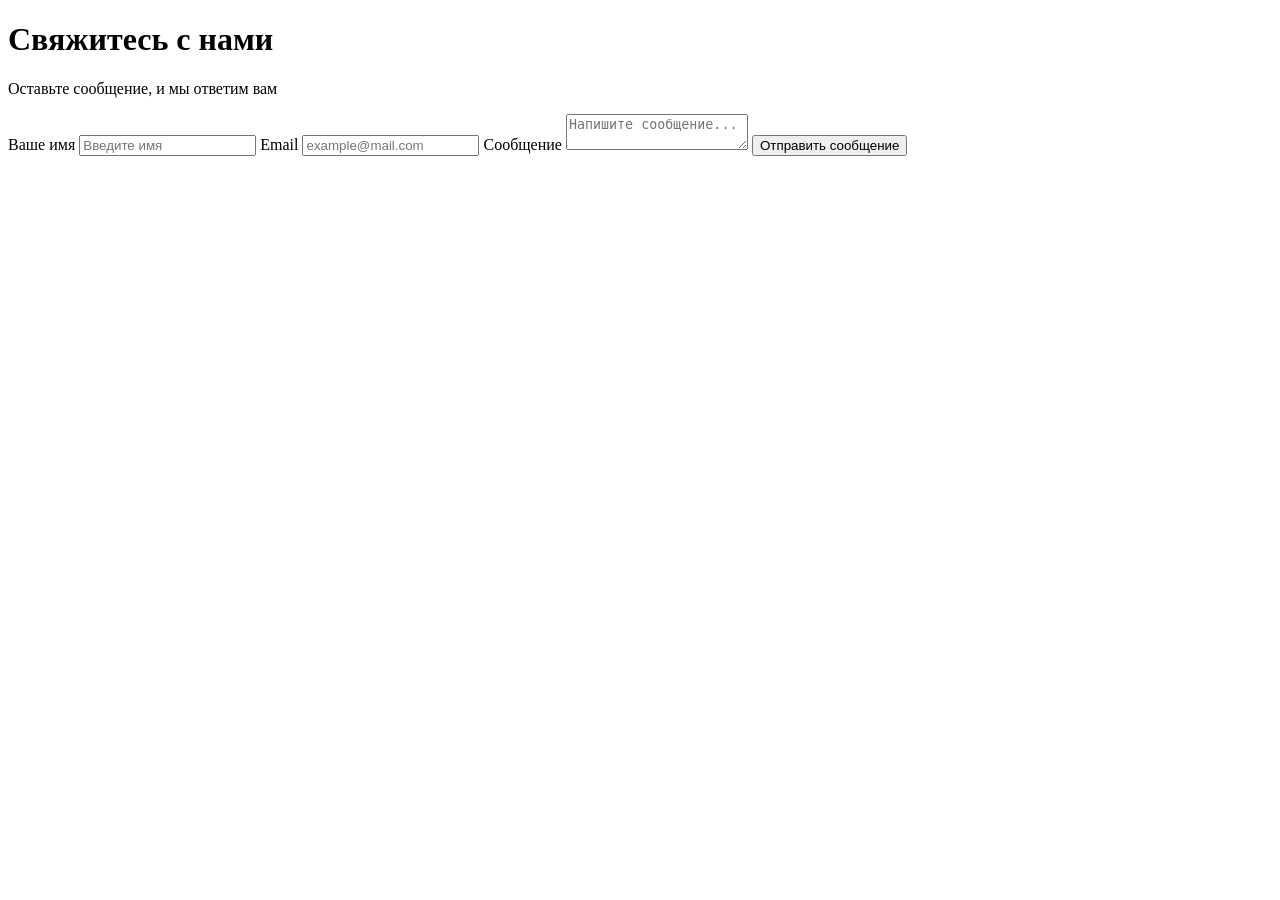
==== index.html @ 726d7397 "Rename forms(test + animation)/index.html to index.html" ====
<!DOCTYPE html>
<html lang="ru">
<head>
    <meta charset="UTF-8">
    <meta name="viewport" content="width=device-width, initial-scale=1.0">
    <link rel="stylesheet" type="text/css" href="style.css">
    <title>Связаться с нами</title>
    <link rel="shortcut icon" href="images/287-2873041_adobe-software-keyboard-shortcuts-hands-on-keyboard-icon.png" type="images/x-icon">
</head>
<body>
    <!-- Декоративные элементы -->
    <div class="circle circle1"></div>
    <div class="circle circle2"></div>
    <!-- Форма -->
    <div class="form-box">
        <h1>Свяжитесь с нами</h1>
        <p class="subtitle">
            Оставьте сообщение, и мы ответим вам
        </p>
        <form>
            <label for="name">Ваше имя</label>
            <input
                type="text"
                id="name" autocomplete="cc-given-name"
                placeholder="Введите имя"
                required
            >
            <label for="email">Email</label>
            <input
                type="email"
                id="email" autocomplete="off"
                placeholder="example@mail.com"
                required
            >
            <label for="message">Сообщение</label>
            <textarea
                id="message" type="text"
                placeholder="Напишите сообщение..."
                required
            ></textarea>
            <button type="submit">
                Отправить сообщение
            </button>
        </form>
    </div>
</body>
</html>
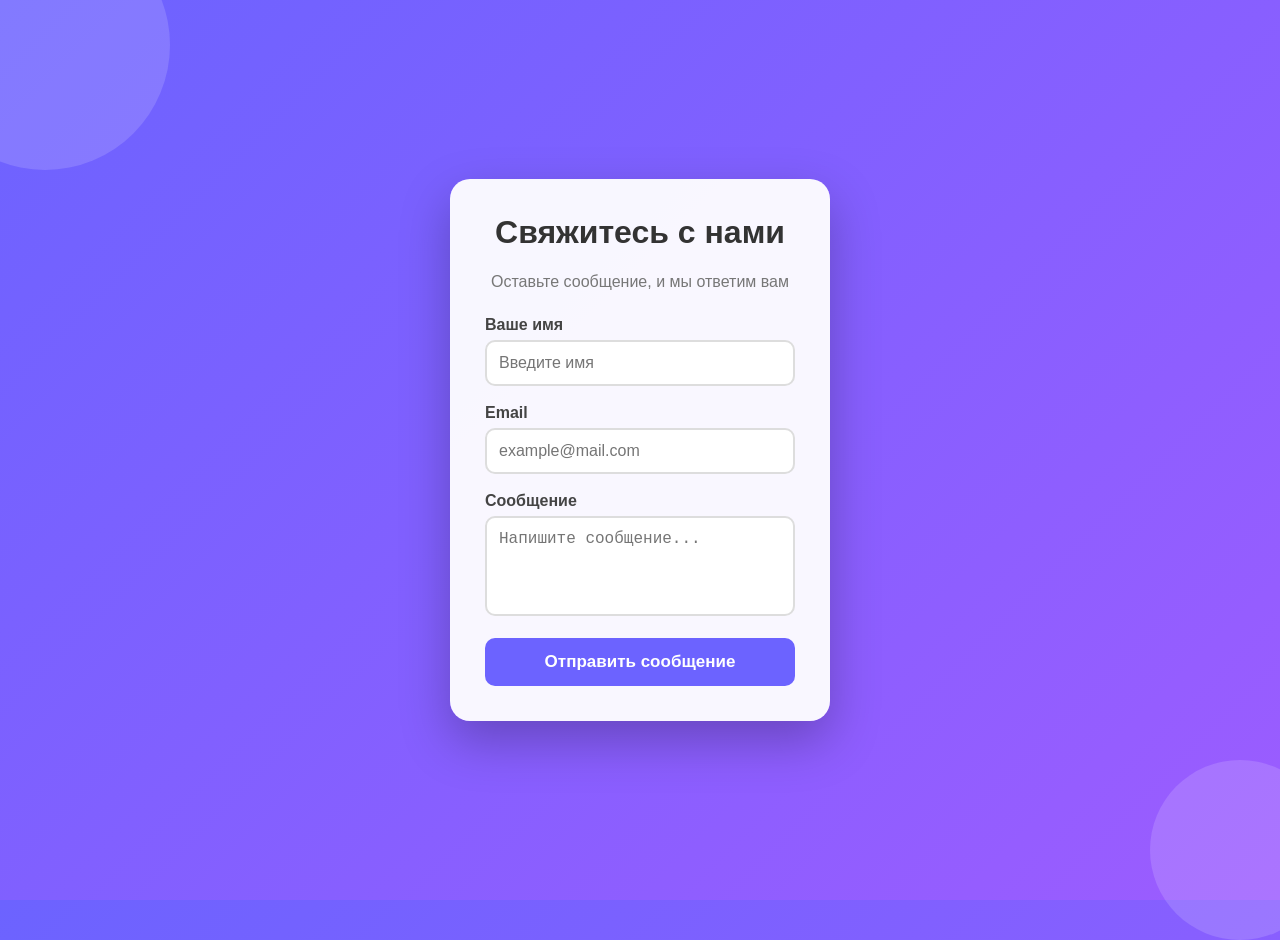
==== commit afbdc080: "Change stylesheet link in index.html Updated stylesheet link from 'style.css' to 'index.css'." ====
--- a/index.html
+++ b/index.html
@@ -3,7 +3,7 @@
 <head>
     <meta charset="UTF-8">
     <meta name="viewport" content="width=device-width, initial-scale=1.0">
-    <link rel="stylesheet" type="text/css" href="style.css">
+    <link rel="stylesheet" type="text/css" href="index.css">
     <title>Связаться с нами</title>
     <link rel="shortcut icon" href="images/287-2873041_adobe-software-keyboard-shortcuts-hands-on-keyboard-icon.png" type="images/x-icon">
 </head>
--- a/index.css
+++ b/index.css
@@ -0,0 +1,137 @@
+/* Общие настройки */
+        * {
+            box-sizing: border-box;
+        }
+
+        body {
+            margin: 0;
+            min-height: 100vh;
+            font-family: Arial, sans-serif;
+            background: linear-gradient(135deg, #6c63ff, #9c5cff);
+            display: flex;
+            justify-content: center;
+            align-items: center;
+            overflow: hidden;
+        }
+
+    /* Декоративные круги */
+        .circle {
+            position: absolute;
+            border-radius: 50%;
+            background: rgba(255, 255, 255, 0.15);
+            animation: float 6s ease-in-out infinite;
+        }
+        .circle1 {
+            width: 250px;
+            height: 250px;
+            top: -80px;
+            left: -80px;
+        }
+        .circle2 {
+            width: 180px;
+            height: 180px;
+            right: -50px;
+            bottom: -40px;
+            animation-delay: 2s;
+        }
+
+        /* Форма */
+        .form-box {
+            position: relative;
+            z-index: 2;
+            width: 380px;
+            padding: 35px;
+            background: rgba(255, 255, 255, 0.95);
+            border-radius: 20px;
+            box-shadow: 0 20px 50px rgba(0, 0, 0, 0.25);
+            animation: appear 0.8s ease;
+        }
+        h1 {
+            margin-top: 0;
+            text-align: center;
+            color: #333;
+        }
+        .subtitle {
+            text-align: center;
+            color: #777;
+            margin-bottom: 25px;
+        }
+
+        /* Поля */
+        label {
+            display: block;
+            margin-bottom: 6px;
+            color: #444;
+            font-weight: bold;
+        }
+        input,
+        textarea {
+            width: 100%;
+            padding: 12px;
+            margin-bottom: 18px;
+            border: 2px solid #ddd;
+            border-radius: 10px;
+            font-size: 16px;
+            outline: none;
+            transition: 0.3s;
+        }
+        input:focus,
+        textarea:focus {
+            border-color: #6c63ff;
+            box-shadow: 0 0 10px rgba(108, 99, 255, 0.25);
+        }
+        textarea {
+            height: 100px;
+            resize: none;
+        }
+        /* Кнопка */
+
+        button {
+            width: 100%;
+            padding: 14px;
+            border: none;
+            border-radius: 10px;
+            background: #6c63ff;
+            color: white;
+            font-size: 17px;
+            font-weight: bold;
+            cursor: pointer;
+            transition: 0.3s;
+        }
+        button:hover {
+            background: #5148d8;
+            transform: translateY(-3px);
+            box-shadow: 0 8px 20px rgba(108, 99, 255, 0.4);
+        }
+        button:active {
+            transform: translateY(0);
+        }
+        /* Анимации */
+        @keyframes appear {
+            from {
+                opacity: 0;
+                transform: translateY(40px);
+            }
+            to {
+                opacity: 1;
+                transform: translateY(0);
+            }
+        }
+        @keyframes float {
+            0% {
+                transform: translateY(0);
+            }
+            50% {
+                transform: translateY(-25px);
+            }
+            100% {
+                transform: translateY(0);
+            }
+        }
+@media (max-width: 768px) {
+    .background-decor-item {
+        width: 40px;       /* Уменьшаем размер элементов на телефонах */
+        height: 40px;
+        opacity: 0.6;      /* Делаем их чуть бледнее, чтобы не отвлекали */
+    }
+}
